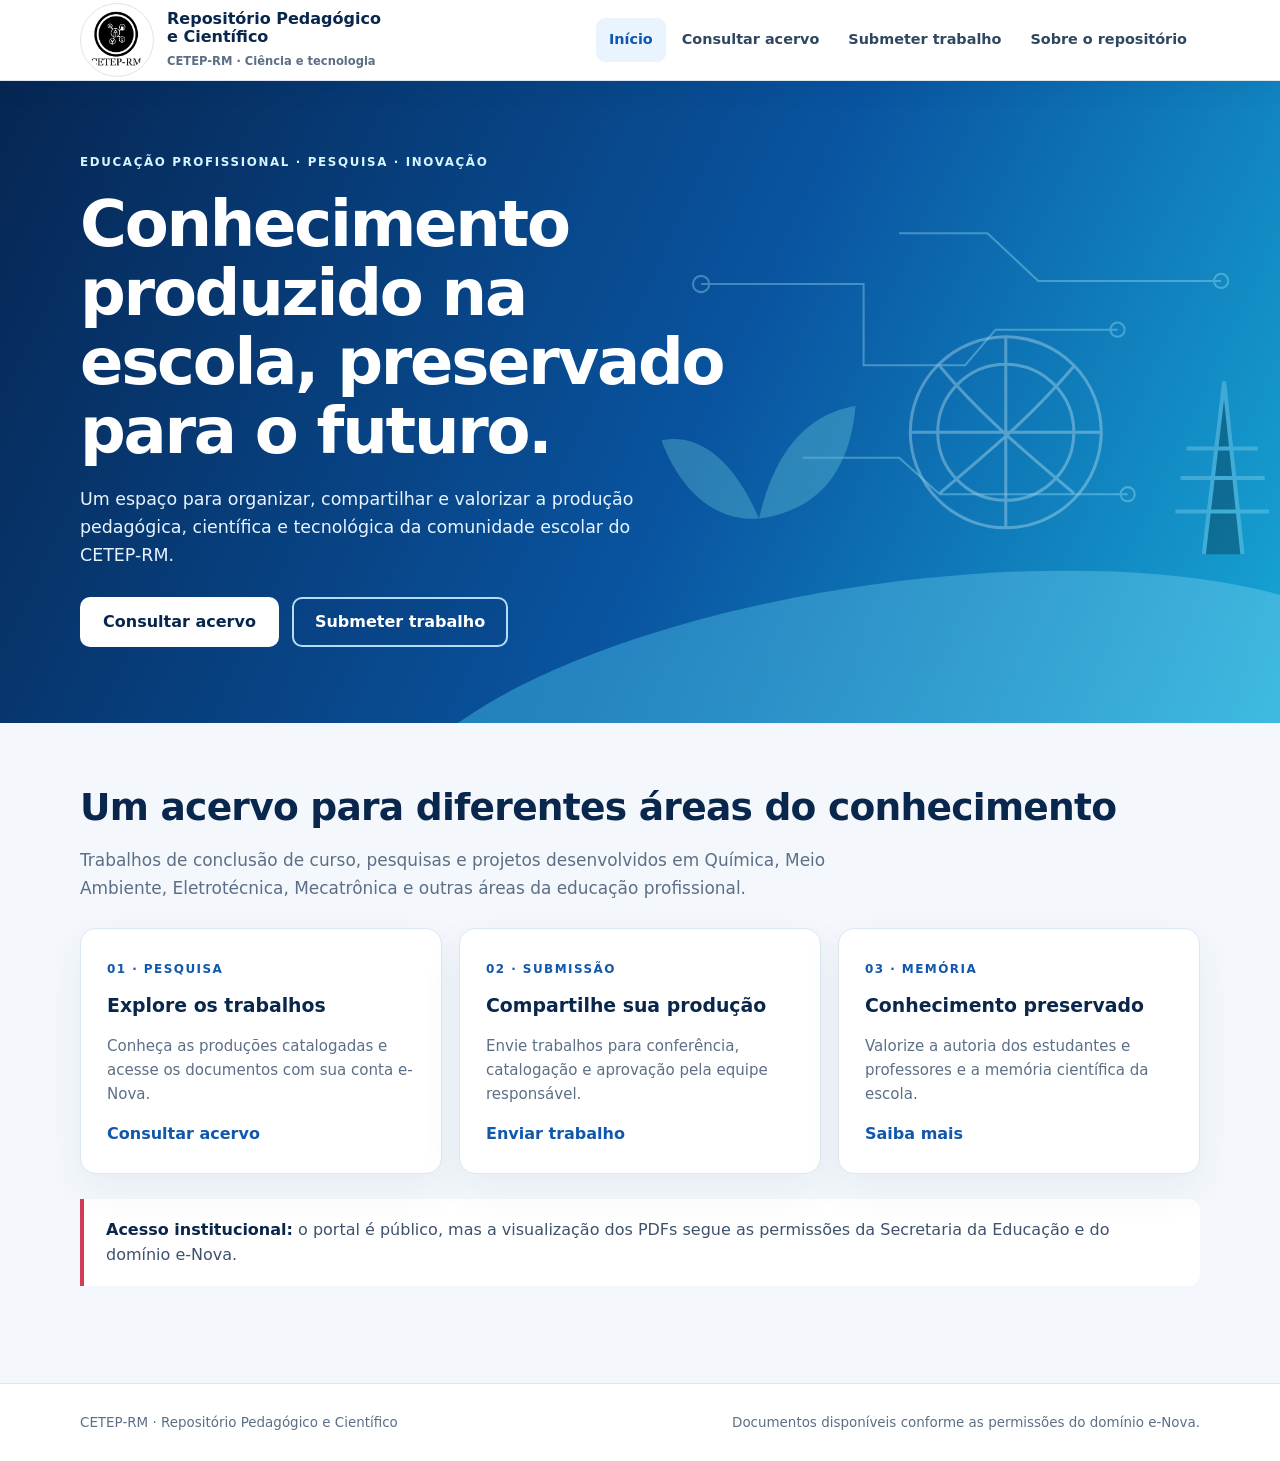
==== index.html @ 79f3fb2f "Remove literal newline characters around official logo" ====
<!doctype html><html lang="pt-BR"><head><meta charset="utf-8"><meta name="viewport" content="width=device-width,initial-scale=1"><meta name="theme-color" content="#09264d"><meta name="description" content="Portal do acervo pedagógico e científico do CETEP-RM."><title>Início | Repositório CETEP-RM</title><link rel="stylesheet" href="assets/style.css"><link rel="icon" href="assets/logo-cetep-rm-original.png" type="image/png"></head><body><a class="skip-link" href="#conteudo">Ir ao conteúdo</a>
<header class="header"><div class="container header-inner">
<a class="brand" href="index.html" aria-label="Repositório Pedagógico e Científico do CETEP-RM">
<img class="brand__logo" src="assets/logo-cetep-rm-original.png" alt="Logo oficial do CETEP-RM" width="74" height="74">
<span class="brand__text"><strong class="brand__name">Repositório Pedagógico<br>e Científico</strong><small class="brand__sub">CETEP-RM · Ciência e tecnologia</small></span></a>
<button type="button" class="menu-button" data-menu-button aria-expanded="false" aria-controls="nav-principal">Menu</button>
<nav class="nav" id="nav-principal" data-nav aria-label="Menu principal">
<a href="index.html" aria-current="page">Início</a>
<a href="consultar.html">Consultar acervo</a>
<a href="submeter.html">Submeter trabalho</a>
<a href="sobre.html">Sobre o repositório</a>
</nav></div></header><main id="conteudo"><section class="hero"><div class="hero-art" aria-hidden="true"><svg viewBox="0 0 640 420" xmlns="http://www.w3.org/2000/svg"><g fill="none" stroke="#b2efff" stroke-width="2" opacity=".53"><path d="M70 94h160v80h100l30-35h120"/><path d="M170 265h95l40 36h185"/><path d="M265 44h87l50 47h180"/><circle cx="70" cy="94" r="8"/><circle cx="480" cy="139" r="7"/><circle cx="490" cy="301" r="7"/><circle cx="582" cy="91" r="7"/></g><g opacity=".5" stroke="#e2faff" fill="none" stroke-width="3"><circle cx="370" cy="240" r="94"/><circle cx="370" cy="240" r="67"/><path d="M276 240h188M370 146v188M305 175c42 50 86 86 132 125M437 175c-42 50-86 86-132 125"/></g><g fill="#80e4e5" opacity=".45"><path d="M127 325c20-88 66-106 95-111-5 63-36 103-95 111Z"/><path d="M127 325c-31-72-70-83-96-77 21 56 58 80 96 77Z"/></g><g stroke="#c3f4ff" stroke-width="4" opacity=".4"><path d="M565 360l20-170 18 170"/><path d="M548 256h70M542 285h83M537 318h92"/></g></svg></div><div class="container"><div class="hero-content"><div class="eyebrow">Educação profissional · pesquisa · inovação</div><h1>Conhecimento produzido na escola, preservado para o futuro.</h1><p>Um espaço para organizar, compartilhar e valorizar a produção pedagógica, científica e tecnológica da comunidade escolar do CETEP-RM.</p><div class="btn-row"><a href="consultar.html" class="button button--white">Consultar acervo</a><a href="submeter.html" class="button button--outline">Submeter trabalho</a></div></div></div></section>
<section class="section"><div class="container"><h2>Um acervo para diferentes áreas do conhecimento</h2><p class="lead">Trabalhos de conclusão de curso, pesquisas e projetos desenvolvidos em Química, Meio Ambiente, Eletrotécnica, Mecatrônica e outras áreas da educação profissional.</p><div class="cards"><article class="card"><span class="ordinal">01 · PESQUISA</span><h3>Explore os trabalhos</h3><p>Conheça as produções catalogadas e acesse os documentos com sua conta e-Nova.</p><a href="consultar.html">Consultar acervo</a></article><article class="card"><span class="ordinal">02 · SUBMISSÃO</span><h3>Compartilhe sua produção</h3><p>Envie trabalhos para conferência, catalogação e aprovação pela equipe responsável.</p><a href="submeter.html">Enviar trabalho</a></article><article class="card"><span class="ordinal">03 · MEMÓRIA</span><h3>Conhecimento preservado</h3><p>Valorize a autoria dos estudantes e professores e a memória científica da escola.</p><a href="sobre.html">Saiba mais</a></article></div><div class="notice"><strong>Acesso institucional:</strong> o portal é público, mas a visualização dos PDFs segue as permissões da Secretaria da Educação e do domínio e-Nova.</div></div></section></main><footer class="footer"><div class="container footer-inner"><span>CETEP-RM · Repositório Pedagógico e Científico</span><span>Documentos disponíveis conforme as permissões do domínio e-Nova.</span></div></footer>
<script src="assets/config.js"></script><script src="assets/app.js"></script></body></html>
---- assets/style.css ----
:root{--navy:#09264d;--blue:#1158ac;--sky:#28b4e0;--ink:#13263f;--muted:#5c6f86;--line:#dce7f1;--paper:#fff;--wash:#f4f8fc;--red:#cf3e56}
*{box-sizing:border-box}html{scroll-behavior:smooth}body{margin:0;background:var(--wash);color:var(--ink);font:16px/1.6 system-ui,-apple-system,"Segoe UI",Roboto,Arial,sans-serif}
a{color:var(--blue)}img{max-width:100%;display:block}button,input{font:inherit}a:focus-visible,button:focus-visible{outline:3px solid #5cc7ff;outline-offset:3px}
.container{width:min(1120px,calc(100% - 36px));margin:auto}.skip-link{position:absolute;top:-90px;left:8px;padding:10px;background:white;z-index:40}.skip-link:focus{top:8px}
.header{background:var(--paper);border-bottom:1px solid var(--line);position:sticky;top:0;z-index:20;box-shadow:0 7px 26px rgba(8,28,56,.05)}
.header-inner{min-height:80px;display:flex;align-items:center;gap:20px;justify-content:space-between}.brand{display:flex;align-items:center;gap:13px;min-width:0;text-decoration:none}.brand__logo{width:62px;height:62px;object-fit:contain;flex-shrink:0;background:#fff}.brand__name{display:block;color:var(--navy);font-size:1rem;font-weight:800;line-height:1.15}.brand__sub{display:block;font-size:.72rem;color:var(--muted);font-weight:650;margin-top:5px}
.nav{display:flex;align-items:center;gap:3px}.nav a{text-decoration:none;color:#304761;padding:10px 13px;border-radius:9px;font-size:.9rem;font-weight:650;white-space:nowrap}.nav a[aria-current="page"],.nav a:hover{color:var(--blue);background:#eaf4ff}.menu-button{display:none;background:white;border:1px solid #cdddec;color:var(--navy);border-radius:10px;padding:9px 14px;font-weight:700;cursor:pointer}
.hero{position:relative;isolation:isolate;min-height:420px;overflow:hidden;background:linear-gradient(115deg,#062653,#0954a0 55%,#17a7d6);color:white}.hero:after{content:"";position:absolute;inset:auto -10% -210px 30%;height:350px;border-radius:50%;background:linear-gradient(90deg,#3dbfea77,#b6f5ff44);transform:rotate(-8deg);z-index:-1}.hero-art{position:absolute;inset:0 0 0 auto;width:min(55%,650px);opacity:.65;z-index:-1;overflow:hidden}.hero-art svg{height:100%;width:100%;object-fit:cover}.hero-content{padding:72px 0 76px;max-width:695px}.eyebrow{color:#d6f5ff;font-size:.74rem;letter-spacing:.14em;text-transform:uppercase;font-weight:800}.hero h1{font-size:clamp(2.25rem,5vw,4.4rem);line-height:1.08;letter-spacing:-.035em;margin:18px 0 20px}.hero p{color:#e7f4ff;font-size:1.09rem;max-width:570px;margin:0}.btn-row{display:flex;flex-wrap:wrap;gap:13px;margin-top:27px}.button{min-height:46px;padding:10px 21px;border-radius:10px;border:2px solid transparent;display:inline-flex;align-items:center;justify-content:center;gap:9px;font-weight:750;text-decoration:none;transition:transform .2s,background-color .2s}.button:hover{transform:translateY(-1px)}.button--white{background:white;color:var(--navy)}.button--outline{color:white;border-color:#b6dcf5;background:#0a418260}.button--blue{background:var(--blue);color:white}.button--blue:hover{background:#0b468b}
.section{padding:62px 0}.section h2{font-size:clamp(1.5rem,3.4vw,2.35rem);color:var(--navy);line-height:1.22;letter-spacing:-.02em;margin:0 0 14px}.lead{color:var(--muted);font-size:1.06rem;max-width:820px}.cards{display:grid;grid-template-columns:repeat(3,minmax(0,1fr));gap:17px;margin-top:26px}.card{border:1px solid var(--line);border-radius:16px;background:white;padding:26px;box-shadow:0 15px 42px #153b6410}.card .ordinal{font-size:.75rem;color:var(--blue);font-weight:850;letter-spacing:.12em}.card h3{font-size:1.18rem;line-height:1.35;color:var(--navy);margin:13px 0 9px}.card p{color:var(--muted);font-size:.94rem}.card a{font-weight:750;text-decoration:none}.card a:hover{text-decoration:underline}
.page-heading{padding:60px 0 22px}.page-heading h1{font-size:clamp(2.1rem,4.2vw,3.2rem);line-height:1.15;margin:10px 0 15px;color:var(--navy)}.panel{background:white;border:1px solid var(--line);padding:30px;border-radius:16px;box-shadow:0 14px 40px #153b6410;margin:20px 0}.panel h2{font-size:1.42rem;margin:0 0 10px;color:var(--navy)}.panel p{color:var(--muted)}.panel p strong{color:var(--ink)}.panel li{margin:8px 0}.notice{border-left:4px solid var(--red);background:#fff;padding:18px 22px;margin-top:25px;border-radius:0 12px 12px 0;color:#3e526d}.notice strong{color:var(--navy)}.subtle{font-size:.88rem;color:var(--muted)}
.footer{background:white;border-top:1px solid var(--line);padding:28px 0;margin-top:35px}.footer-inner{display:flex;justify-content:space-between;gap:18px;color:var(--muted);font-size:.84rem}
@media(max-width:850px){.menu-button{display:block}.nav{display:none;flex-direction:column;align-items:stretch;gap:4px;position:absolute;top:100%;left:0;right:0;padding:15px 20px;background:white;border-bottom:1px solid var(--line);box-shadow:0 16px 26px #092b571d}.nav.is-open{display:flex}.nav a{display:block}.cards{grid-template-columns:repeat(2,minmax(0,1fr))}.hero-art{opacity:.35;width:90%}}
@media(max-width:600px){.container{width:min(100% - 28px,1120px)}.header-inner{min-height:72px}.brand{gap:9px}.brand__logo{width:47px;height:47px}.brand__name{font-size:.82rem}.brand__sub{font-size:.66rem}.hero{min-height:0}.hero-content{padding:60px 0}.hero h1{font-size:clamp(2rem,9vw,2.85rem)}.hero-art{opacity:.2}.btn-row,.button{width:100%}.cards{grid-template-columns:1fr}.section{padding:42px 0}.page-heading{padding:40px 0 10px}.panel{padding:21px}.footer-inner{display:grid;gap:8px}}
@media(prefers-reduced-motion:reduce){html{scroll-behavior:auto}.button{transition:none}}


/* Consulta ao acervo: filtros e cartões responsivos */
.catalog-panel {margin-top:0;margin-bottom:20px}
.catalog-heading{display:flex;justify-content:space-between;align-items:flex-start;gap:15px;margin-bottom:20px}
.catalog-heading h2{margin:2px 0 0}
.catalog-eyebrow{font-size:.72rem!important;letter-spacing:.1em;color:var(--blue)!important;font-weight:800;margin:0 0 6px!important}
.catalog-total{display:inline-block;background:#e9f4ff;color:#1158ac;border:1px solid #c8e4fa;border-radius:100px;padding:8px 15px;white-space:nowrap;font-size:.8rem;font-weight:800}
.catalog-controls{display:grid;grid-template-columns:repeat(12,minmax(0,1fr));gap:15px}
.catalog-field{grid-column:span 3;min-width:0;display:flex;flex-direction:column;gap:6px}
.catalog-field--search{grid-column:span 12}
.catalog-field label{font-size:.86rem;color:#29425c;font-weight:760}
.catalog-field input,.catalog-field select{width:100%;min-height:48px;padding:10px 12px;color:var(--ink);font-size:.96rem;line-height:1.4;border:1px solid #bbd0e4;border-radius:10px;background:#fff;outline:none}
.catalog-field input:focus,.catalog-field select:focus{border-color:var(--blue);box-shadow:0 0 0 3px #c2e3ff}
.catalog-field small{color:var(--muted);font-size:.76rem}
.catalog-results-head{display:flex;align-items:center;justify-content:space-between;gap:12px;margin:20px 0 15px}
.catalog-results-head p{color:var(--muted);font-weight:750;margin:0}
.catalog-clear{border:1px solid #b8cfe4;padding:8px 15px;background:white;color:var(--blue);font-size:.88rem;font-weight:740;border-radius:9px;cursor:pointer}
.catalog-clear:hover{background:#eff7ff}
.catalog-results{display:grid;grid-template-columns:repeat(2,minmax(0,1fr));gap:18px}
.catalog-card{display:flex;flex-direction:column;padding:25px;background:#fff;border:1px solid var(--line);border-radius:16px;box-shadow:0 10px 34px #153b6411;min-width:0}
.catalog-card__heading{display:flex;gap:10px;justify-content:space-between;align-items:center}
.catalog-tag{color:#104a83;background:#e9f4ff;border:1px solid #cfebfe;font-size:.75rem;font-weight:790;border-radius:8px;padding:4px 9px;max-width:70%;overflow:hidden;text-overflow:ellipsis;white-space:nowrap}
.catalog-year{color:var(--muted);font-size:.83rem;font-weight:750}
.catalog-card__title{color:var(--navy);font-size:1.16rem;line-height:1.42;margin:19px 0 12px;overflow-wrap:anywhere}
.catalog-card__meta{display:flex;flex-wrap:wrap;gap:8px 17px;font-size:.84rem;color:#475f78}
.catalog-card__keywords{font-size:.87rem;color:var(--muted);margin:14px 0 12px;overflow-wrap:anywhere}
.catalog-card__footer{margin-top:auto;padding-top:17px;display:flex;align-items:center;justify-content:space-between;gap:13px;border-top:1px solid var(--line);flex-wrap:wrap}
.catalog-id{font-size:.7rem;color:#647a8f;overflow-wrap:anywhere}
.catalog-document{padding:9px 14px;background:var(--blue);border-radius:9px;color:white;text-decoration:none;font-weight:760;font-size:.84rem;white-space:nowrap}
.catalog-document:hover{color:white;background:#0b468b}
.catalog-no-document{font-size:.78rem;color:var(--muted)}
.catalog-empty{grid-column:1/-1;display:block;text-align:center;background:white;border:1px dashed #b1c9df;border-radius:15px;padding:35px 20px;color:var(--muted)}
.catalog-empty h2{font-size:1.2rem;color:var(--navy)}
.catalog-note{font-size:.82rem;line-height:1.6;color:#53677f;margin:22px 0;padding:15px 18px;border-left:3px solid #6fa5cc;background:#eaf3fb;border-radius:0 9px 9px 0}
.catalog-note strong{color:#173954}
@media(max-width:880px){.catalog-field{grid-column:span 6}.catalog-results{grid-template-columns:1fr}}
@media(max-width:600px){.catalog-heading{display:block}.catalog-total{margin-top:12px}.catalog-field{grid-column:span 12}.catalog-results-head{align-items:flex-start}.catalog-card{padding:21px}.catalog-card__footer{align-items:flex-start}.catalog-id{font-size:.66rem}}

/* Logo oficial: arquivo original, sem recorte ou redesenho */
.brand__logo{width:74px;height:74px;max-width:none;flex:0 0 74px;object-fit:contain;padding:4px;border:1px solid #dae5ed;border-radius:50%;background:#fff}
@media(max-width:600px){.brand__logo{width:56px;height:56px;flex-basis:56px;padding:3px}.header-inner{min-height:76px}}
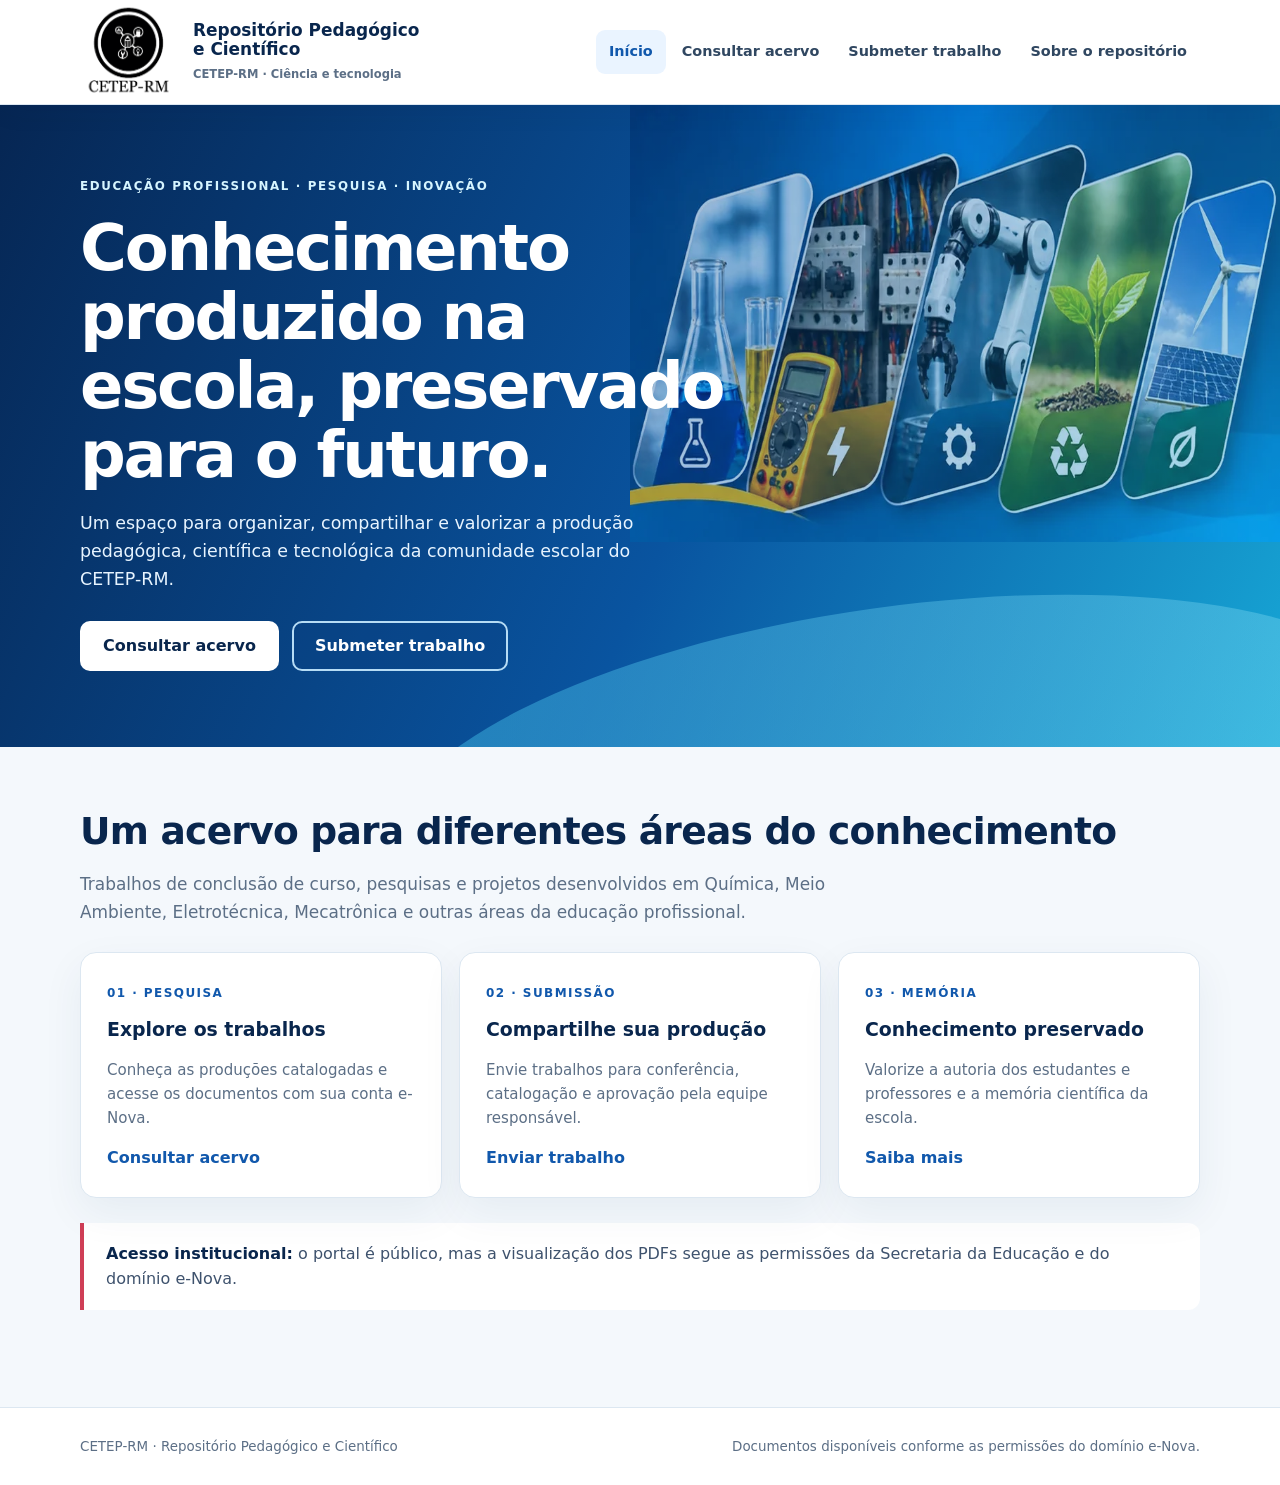
==== commit fb56523b: "Replace arbitrary hero SVG with technical course imagery for chemistry, electricity, mechatronics, e" ====
--- a/index.html
+++ b/index.html
@@ -1,4 +1,4 @@
-<!doctype html><html lang="pt-BR"><head><meta charset="utf-8"><meta name="viewport" content="width=device-width,initial-scale=1"><meta name="theme-color" content="#09264d"><meta name="description" content="Portal do acervo pedagógico e científico do CETEP-RM."><title>Início | Repositório CETEP-RM</title><link rel="stylesheet" href="assets/style.css"><link rel="icon" href="assets/logo-cetep-rm-original.png" type="image/png"></head><body><a class="skip-link" href="#conteudo">Ir ao conteúdo</a>
+<!doctype html><html lang="pt-BR"><head><meta charset="utf-8"><meta name="viewport" content="width=device-width,initial-scale=1"><meta name="theme-color" content="#09264d"><meta name="description" content="Portal do acervo pedagógico e científico do CETEP-RM."><title>Início | Repositório CETEP-RM</title><link rel="stylesheet" href="assets/style.css?v=20261115-pesquisa1"><link rel="icon" href="assets/logo-cetep-rm-original.png" type="image/png"></head><body><a class="skip-link" href="#conteudo">Ir ao conteúdo</a>
 <header class="header"><div class="container header-inner">
 <a class="brand" href="index.html" aria-label="Repositório Pedagógico e Científico do CETEP-RM">
 <img class="brand__logo" src="assets/logo-cetep-rm-original.png" alt="Logo oficial do CETEP-RM" width="74" height="74">
@@ -9,6 +9,6 @@
 <a href="consultar.html">Consultar acervo</a>
 <a href="submeter.html">Submeter trabalho</a>
 <a href="sobre.html">Sobre o repositório</a>
-</nav></div></header><main id="conteudo"><section class="hero"><div class="hero-art" aria-hidden="true"><svg viewBox="0 0 640 420" xmlns="http://www.w3.org/2000/svg"><g fill="none" stroke="#b2efff" stroke-width="2" opacity=".53"><path d="M70 94h160v80h100l30-35h120"/><path d="M170 265h95l40 36h185"/><path d="M265 44h87l50 47h180"/><circle cx="70" cy="94" r="8"/><circle cx="480" cy="139" r="7"/><circle cx="490" cy="301" r="7"/><circle cx="582" cy="91" r="7"/></g><g opacity=".5" stroke="#e2faff" fill="none" stroke-width="3"><circle cx="370" cy="240" r="94"/><circle cx="370" cy="240" r="67"/><path d="M276 240h188M370 146v188M305 175c42 50 86 86 132 125M437 175c-42 50-86 86-132 125"/></g><g fill="#80e4e5" opacity=".45"><path d="M127 325c20-88 66-106 95-111-5 63-36 103-95 111Z"/><path d="M127 325c-31-72-70-83-96-77 21 56 58 80 96 77Z"/></g><g stroke="#c3f4ff" stroke-width="4" opacity=".4"><path d="M565 360l20-170 18 170"/><path d="M548 256h70M542 285h83M537 318h92"/></g></svg></div><div class="container"><div class="hero-content"><div class="eyebrow">Educação profissional · pesquisa · inovação</div><h1>Conhecimento produzido na escola, preservado para o futuro.</h1><p>Um espaço para organizar, compartilhar e valorizar a produção pedagógica, científica e tecnológica da comunidade escolar do CETEP-RM.</p><div class="btn-row"><a href="consultar.html" class="button button--white">Consultar acervo</a><a href="submeter.html" class="button button--outline">Submeter trabalho</a></div></div></div></section>
+</nav></div></header><main id="conteudo"><section class="hero"><div class="hero-art" aria-hidden="true"><img src="assets/cetep_hero_cursos.webp" alt="" width="924" height="437" loading="eager" decoding="async"></div><div class="container"><div class="hero-content"><div class="eyebrow">Educação profissional · pesquisa · inovação</div><h1>Conhecimento produzido na escola, preservado para o futuro.</h1><p>Um espaço para organizar, compartilhar e valorizar a produção pedagógica, científica e tecnológica da comunidade escolar do CETEP-RM.</p><div class="btn-row"><a href="consultar.html" class="button button--white">Consultar acervo</a><a href="submeter.html" class="button button--outline">Submeter trabalho</a></div></div></div></section>
 <section class="section"><div class="container"><h2>Um acervo para diferentes áreas do conhecimento</h2><p class="lead">Trabalhos de conclusão de curso, pesquisas e projetos desenvolvidos em Química, Meio Ambiente, Eletrotécnica, Mecatrônica e outras áreas da educação profissional.</p><div class="cards"><article class="card"><span class="ordinal">01 · PESQUISA</span><h3>Explore os trabalhos</h3><p>Conheça as produções catalogadas e acesse os documentos com sua conta e-Nova.</p><a href="consultar.html">Consultar acervo</a></article><article class="card"><span class="ordinal">02 · SUBMISSÃO</span><h3>Compartilhe sua produção</h3><p>Envie trabalhos para conferência, catalogação e aprovação pela equipe responsável.</p><a href="submeter.html">Enviar trabalho</a></article><article class="card"><span class="ordinal">03 · MEMÓRIA</span><h3>Conhecimento preservado</h3><p>Valorize a autoria dos estudantes e professores e a memória científica da escola.</p><a href="sobre.html">Saiba mais</a></article></div><div class="notice"><strong>Acesso institucional:</strong> o portal é público, mas a visualização dos PDFs segue as permissões da Secretaria da Educação e do domínio e-Nova.</div></div></section></main><footer class="footer"><div class="container footer-inner"><span>CETEP-RM · Repositório Pedagógico e Científico</span><span>Documentos disponíveis conforme as permissões do domínio e-Nova.</span></div></footer>
 <script src="assets/config.js"></script><script src="assets/app.js"></script></body></html>
--- a/assets/style.css
+++ b/assets/style.css
@@ -54,3 +54,122 @@
 /* Logo oficial: arquivo original, sem recorte ou redesenho */
 .brand__logo{width:74px;height:74px;max-width:none;flex:0 0 74px;object-fit:contain;padding:4px;border:1px solid #dae5ed;border-radius:50%;background:#fff}
 @media(max-width:600px){.brand__logo{width:56px;height:56px;flex-basis:56px;padding:3px}.header-inner{min-height:76px}}
+
+/* Ajuste de legibilidade da marca oficial sem alterar o PNG original. */
+.header-inner{min-height:104px}
+.brand__logo{width:100px;height:100px;flex:0 0 100px;border:0;border-radius:0;padding:0;object-fit:contain;background:transparent}
+.brand__name{font-size:1.06rem}
+@media(max-width:600px){
+  .header-inner{min-height:79px}
+  .brand__logo{width:74px;height:74px;flex:0 0 74px;padding:0}
+  .brand__name{font-size:.88rem}
+  .brand__sub{font-size:.65rem}
+}
+
+
+/* Etapa 1 — formulário institucional em GitHub Pages */
+.submission-container{max-width:990px}
+.submission-intro{margin-bottom:20px}
+.submission-steps{display:flex;gap:12px;flex-wrap:wrap;margin-bottom:20px;color:var(--muted);font-size:.84rem;font-weight:700}
+.submission-steps span{display:inline-flex;align-items:center;gap:7px}
+.submission-steps b{display:inline-flex;width:25px;height:25px;border-radius:50%;background:#e2f0ff;color:var(--blue);align-items:center;justify-content:center}
+.submission-notice{background:#fff9e8;border:1px solid #efdda2;border-radius:12px;padding:15px 19px;color:#72531a;font-size:.91rem}
+.submission-notice a{font-weight:750}
+.submission-notice--ready{background:#eaf6f0;border-color:#b6dfd0;color:#2c624f}
+.submission-section{background:#fff;border:1px solid var(--line);border-radius:17px;box-shadow:0 11px 36px #153b6410;padding:30px 33px;margin:18px 0}
+.submission-section-head{display:flex;align-items:flex-start;gap:17px;margin-bottom:26px}
+.submission-section-head h2{font-size:1.42rem;color:var(--navy);line-height:1.26;margin:0 0 5px}
+.submission-section-head p{font-size:.92rem;color:var(--muted);margin:0}
+.submission-number{width:43px;height:43px;flex:0 0 43px;border-radius:12px;display:grid;place-items:center;font-weight:850;font-size:.84rem;background:#eaf3ff;color:var(--blue)}
+.submission-grid{display:grid;grid-template-columns:repeat(2,minmax(0,1fr));gap:18px 20px}
+.submission-field{display:flex;flex-direction:column;min-width:0;gap:7px}
+.submission-field--full{grid-column:1/-1}
+.submission-field label,.submission-upload label{display:block;font-size:.91rem;font-weight:750;color:#294259}
+.submission-field label span[aria-hidden],.submission-upload label span[aria-hidden]{color:var(--red)}
+.submission-field input,.submission-field select,.submission-field textarea{width:100%;border:1px solid #bdcedf;background:#fff;border-radius:10px;padding:11px 13px;line-height:1.5;font:inherit;color:var(--ink);min-height:46px;transition:border-color .16s,box-shadow .16s}
+.submission-field textarea{resize:vertical}
+.submission-field input:focus,.submission-field textarea:focus,.submission-field select:focus,.submission-upload input:focus{outline:none;border-color:#1267bd;box-shadow:0 0 0 3px #dceeff}
+.submission-field input::placeholder,.submission-field textarea::placeholder{color:#8393a5}
+.submission-field small{font-size:.76rem;color:var(--muted)}
+.submission-field .optional{color:#708397;font-size:.75rem;font-weight:500}
+.submission-upload{border:2px dashed #b6d4ed;background:#f5faff;border-radius:12px;padding:22px}
+.submission-upload input{display:block;width:100%;margin:10px 0;padding:7px;border:1px solid #d3e4f5;background:white;border-radius:8px;max-width:100%}
+.submission-upload p{margin:7px 0 0}
+.submission-file-info{font-size:.84rem;font-weight:680;color:#31587b}
+.submission-file-info--bad{color:#b3263c}
+.submission-consent{display:flex;gap:14px;align-items:flex-start;margin:22px 0 14px;font-size:.9rem;color:#425e76;line-height:1.7}
+.submission-consent input{width:21px;height:21px;flex:0 0 21px;accent-color:var(--blue);margin:2px 0 0}
+.submission-status{font-size:.9rem;background:#eff5fc;color:#31587b;border-radius:9px;padding:11px 14px;margin:16px 0}
+.submission-actions{display:flex;align-items:center;gap:18px;flex-wrap:wrap}
+.submission-actions button{cursor:pointer;min-width:210px}
+.submission-actions button:disabled{background:#9baebe;color:#fff;cursor:not-allowed;transform:none}
+.submission-actions .subtle{margin:0;flex:1}
+.submission-bottom{font-size:.88rem;margin:18px 0 35px;padding:14px 18px;border-left:3px solid #8ebadf;background:#eaf3fc;border-radius:0 9px 9px 0;color:#41617e}
+@media(max-width:680px){
+ .submission-section{padding:22px 18px;margin:13px 0;border-radius:14px}
+ .submission-section-head{gap:11px;margin-bottom:20px}
+ .submission-section-head h2{font-size:1.2rem}
+ .submission-number{width:36px;height:36px;flex-basis:36px}
+ .submission-grid{grid-template-columns:1fr;gap:17px}
+ .submission-field{grid-column:1/-1}
+ .submission-upload{padding:15px}
+ .submission-actions button{width:100%}
+ .submission-actions .subtle{width:100%}
+ .submission-steps{font-size:.75rem;gap:7px 10px}
+}
+
+
+/* Assistente de preenchimento — PDF e análise de metadados */
+.submission-assistant{background:linear-gradient(130deg,#ecf6ff,#fff 68%);border:1px solid #b9d9f1;border-radius:18px;padding:30px 33px;margin:8px 0 24px;box-shadow:0 12px 36px #163a5a0b}
+.submission-assistant__top h2{color:var(--navy);font-size:clamp(1.5rem,3vw,2rem);line-height:1.2;margin:6px 0 10px}
+.submission-assistant__top p{color:var(--muted);font-size:.99rem;max-width:790px;margin:0 0 23px}
+.submission-assistant__label{color:var(--blue);font-size:.72rem;font-weight:850;letter-spacing:.11em}
+.submission-assistant__actions{display:flex;flex-wrap:wrap;gap:12px;align-items:center;margin-top:19px}
+.submission-assistant__actions button{cursor:pointer}
+.submission-assistant__actions button:disabled{color:#7d91a2;border-color:#d0dce5;background:#e3eaf0;cursor:not-allowed;transform:none}
+.submission-assistant__ai{background:#fff;border:1px solid #6394c5;color:#17538e}
+.submission-assistant__ai:hover{background:#eaf5ff}
+.submission-assistant__status{background:#fff;border:1px solid #dae7f3;border-radius:9px;padding:12px 15px;color:#32546f;font-size:.88rem;margin:16px 0 0}
+.submission-consent--ia{background:#fff;border-radius:12px;padding:16px;outline:1px solid #d3e1ee}
+.submission-suggestions{margin-top:21px;border-top:1px solid #cbdfea;padding-top:20px}
+.submission-suggestions h3{color:var(--navy);font-size:1.16rem;margin:0 0 6px}
+.submission-suggestions__list{display:grid;grid-template-columns:repeat(2,minmax(0,1fr));gap:10px;margin:17px 0}
+.submission-suggestion{display:flex;align-items:flex-start;gap:10px;border-radius:10px;border:1px solid #d7e5f1;padding:13px;background:white;cursor:pointer;min-width:0}
+.submission-suggestion:has(input:checked){border-color:#8bb5dc;background:#f1f8ff}
+.submission-suggestion input{accent-color:var(--blue);width:17px;height:17px;margin:4px 0 0;flex:0 0 17px}
+.submission-suggestion span{display:grid;gap:4px;min-width:0}
+.submission-suggestion strong{font-size:.84rem;color:#1d405e}
+.submission-suggestion small{font-size:.82rem;color:#61738a;overflow-wrap:anywhere;line-height:1.5;max-height:95px;overflow:hidden}
+@media(max-width:720px){.submission-assistant{padding:23px 18px;border-radius:13px}.submission-suggestions__list{grid-template-columns:1fr}.submission-assistant__actions button{width:100%}}
+
+/* O atributo hidden precisa prevalecer sobre regras visuais de botões e labels. */
+[hidden]{display:none!important}
+
+
+/* Acervo: consulta deliberada, cartões compactos e 3 colunas no desktop. */
+.catalog-panel{padding:23px 25px}
+.catalog-controls{gap:12px}
+.catalog-field input,.catalog-field select{min-height:43px;font-size:.89rem}
+.catalog-heading{margin-bottom:15px}
+.catalog-heading h2{font-size:1.27rem}
+.catalog-actions{display:flex;align-items:center;gap:13px;margin-top:19px;flex-wrap:wrap}
+.catalog-search-button{min-width:158px;min-height:43px;padding:8px 20px}
+.catalog-results{grid-template-columns:repeat(3,minmax(0,1fr));gap:13px}
+.catalog-card{padding:18px;border-radius:13px;box-shadow:0 6px 20px #153b6410}
+.catalog-card__title{font-size:.99rem;line-height:1.35;margin:13px 0 10px}
+.catalog-card__meta{font-size:.78rem;gap:5px 10px}
+.catalog-card__keywords{font-size:.78rem;line-height:1.45;margin:9px 0 12px}
+.catalog-card__footer{padding-top:12px;gap:8px}
+.catalog-id{font-size:.65rem}
+.catalog-document{padding:7px 11px;font-size:.78rem}
+.catalog-tag{font-size:.69rem;padding:3px 8px}
+.catalog-year{font-size:.76rem}
+.catalog-results-head{margin:15px 0 12px}
+.catalog-results-head p{font-size:.88rem}
+@media(max-width:1050px){.catalog-results{grid-template-columns:repeat(2,minmax(0,1fr))}}
+@media(max-width:700px){
+  .catalog-results{grid-template-columns:1fr}
+  .catalog-panel{padding:20px 17px}
+  .catalog-search-button{width:100%}
+  .catalog-actions .subtle{font-size:.77rem}
+}
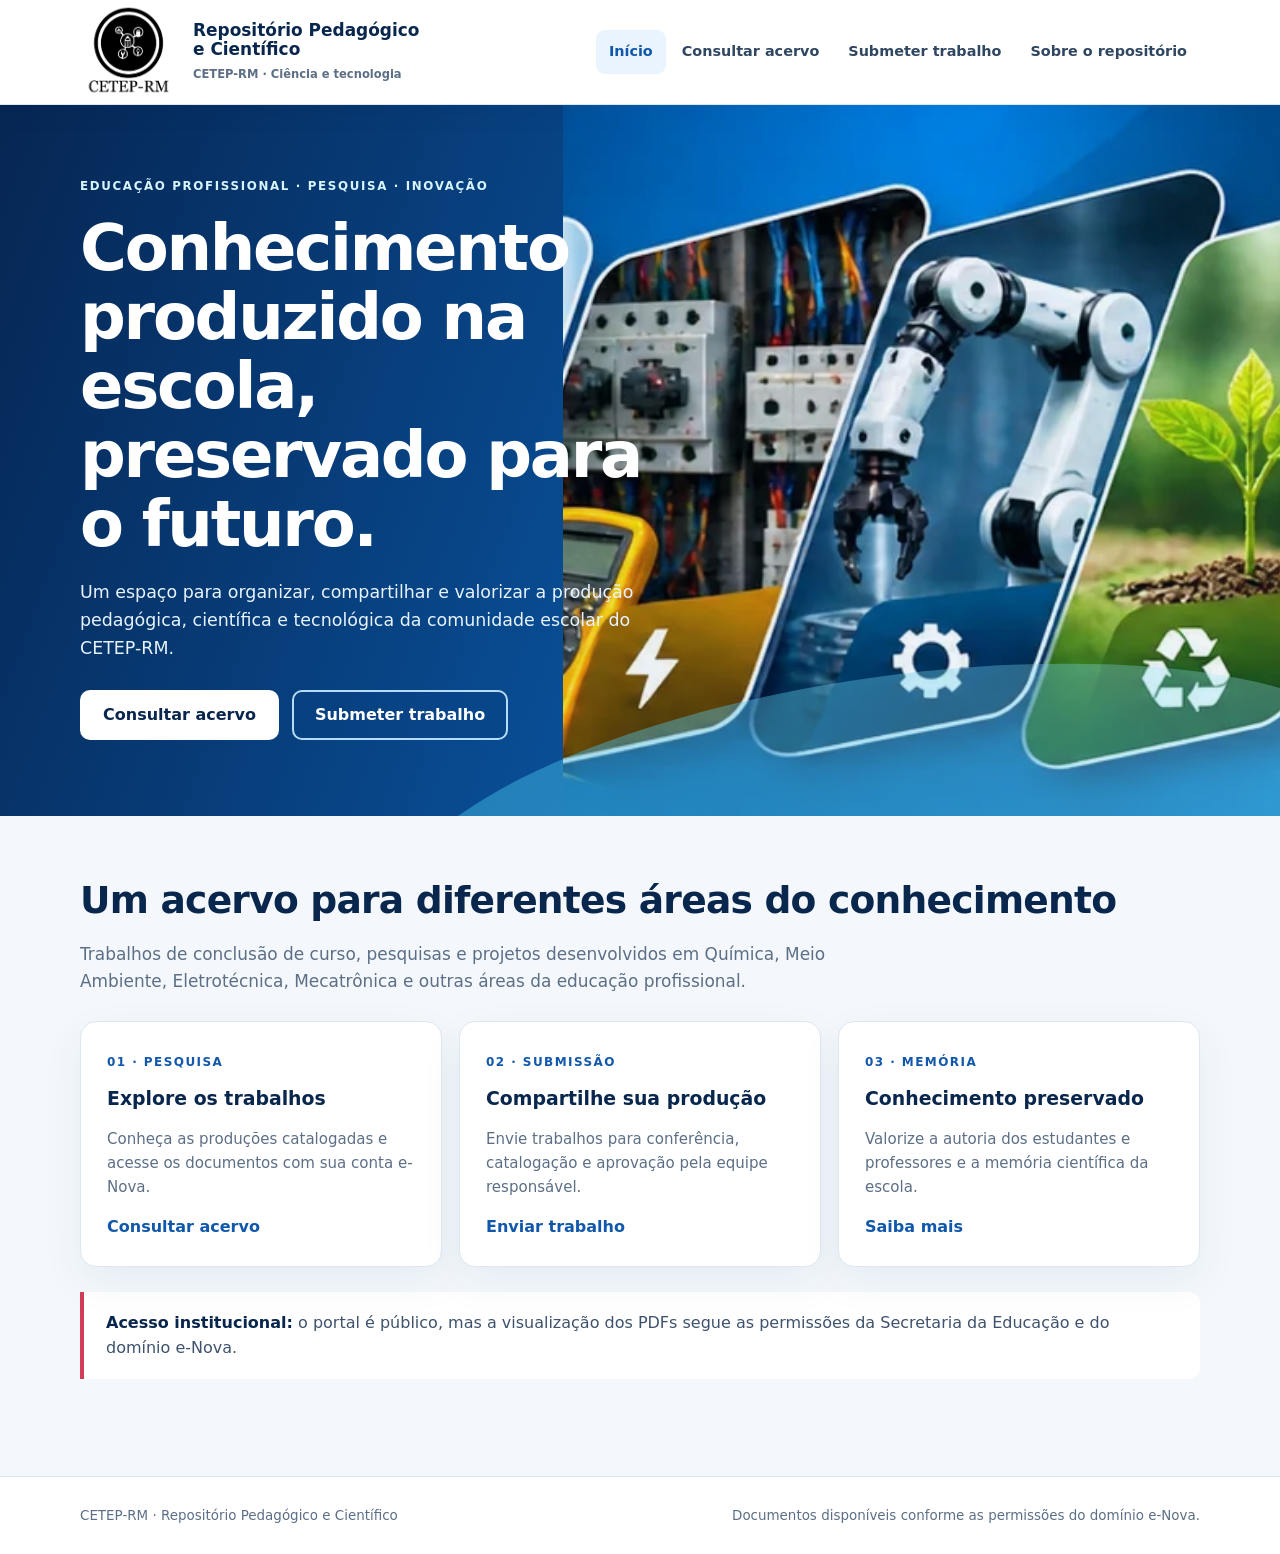
==== commit e0e21cf3: "Refresh cached layout and search/PDF scripts after CETEP-RM usability updates" ====
--- a/index.html
+++ b/index.html
@@ -1,4 +1,4 @@
-<!doctype html><html lang="pt-BR"><head><meta charset="utf-8"><meta name="viewport" content="width=device-width,initial-scale=1"><meta name="theme-color" content="#09264d"><meta name="description" content="Portal do acervo pedagógico e científico do CETEP-RM."><title>Início | Repositório CETEP-RM</title><link rel="stylesheet" href="assets/style.css?v=20261115-pesquisa1"><link rel="icon" href="assets/logo-cetep-rm-original.png" type="image/png"></head><body><a class="skip-link" href="#conteudo">Ir ao conteúdo</a>
+<!doctype html><html lang="pt-BR"><head><meta charset="utf-8"><meta name="viewport" content="width=device-width,initial-scale=1"><meta name="theme-color" content="#09264d"><meta name="description" content="Portal do acervo pedagógico e científico do CETEP-RM."><title>Início | Repositório CETEP-RM</title><link rel="stylesheet" href="assets/style.css?v=20261115-site2"><link rel="icon" href="assets/logo-cetep-rm-original.png" type="image/png"></head><body><a class="skip-link" href="#conteudo">Ir ao conteúdo</a>
 <header class="header"><div class="container header-inner">
 <a class="brand" href="index.html" aria-label="Repositório Pedagógico e Científico do CETEP-RM">
 <img class="brand__logo" src="assets/logo-cetep-rm-original.png" alt="Logo oficial do CETEP-RM" width="74" height="74">
--- a/assets/style.css
+++ b/assets/style.css
@@ -173,3 +173,13 @@
   .catalog-search-button{width:100%}
   .catalog-actions .subtle{font-size:.77rem}
 }
+
+
+/* Banner institucional com cursos técnicos representados visualmente. */
+.hero-art{width:min(56%,880px);opacity:.94;inset:0 0 0 auto;pointer-events:none}
+.hero-art img{width:100%;height:100%;object-fit:cover;object-position:center;display:block}
+.hero-content{position:relative;z-index:1;max-width:610px}
+.hero{background:linear-gradient(110deg,#062653,#0954a0 60%,#117eb7)}
+.submission-assistant__method{font-size:.82rem;font-weight:650;color:#18476d;background:#e8f3fd;border:1px solid #c9e2f6;border-radius:9px;padding:11px 13px;margin:16px 0 8px}
+@media(max-width:980px){.hero-art{width:68%;opacity:.35}.hero-content{max-width:640px}}
+@media(max-width:600px){.hero-art{width:100%;opacity:.15}.hero-content{max-width:100%}}
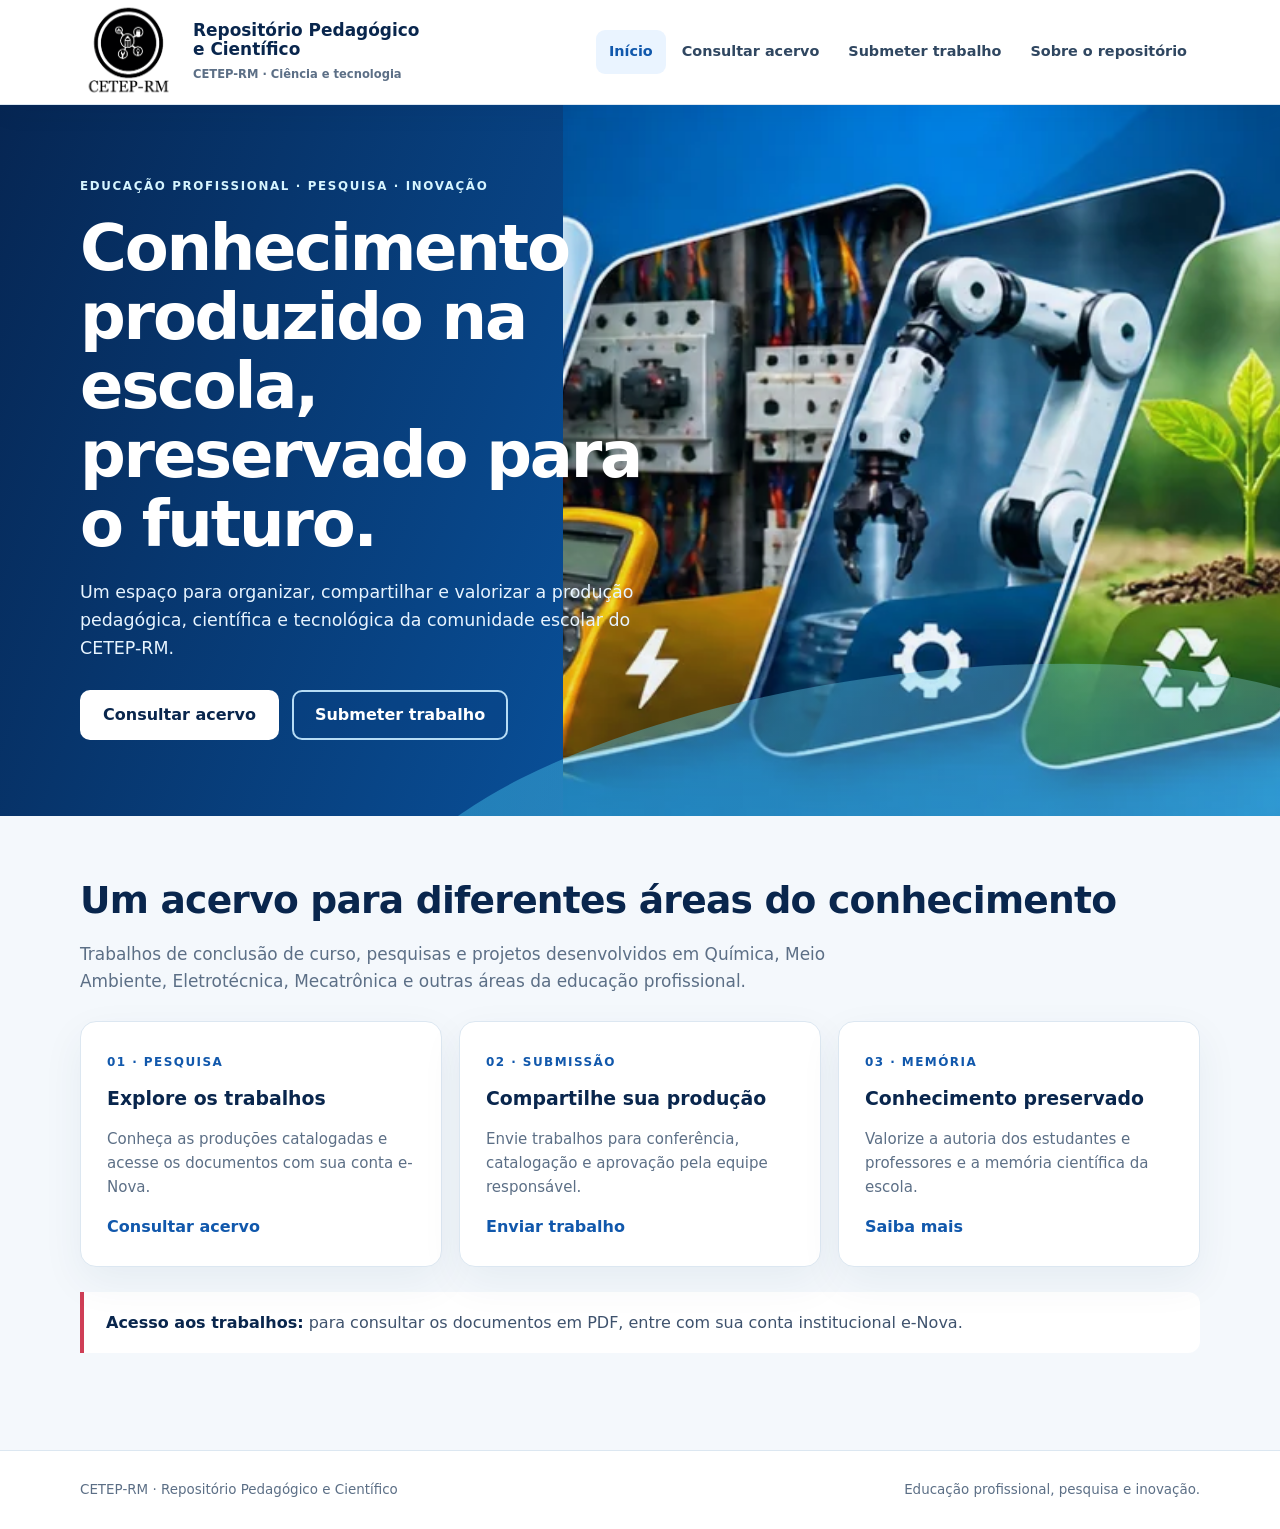
==== commit ff780f04: "Use visitor-facing language and simplify CETEP-RM search page" ====
--- a/index.html
+++ b/index.html
@@ -10,5 +10,5 @@
 <a href="submeter.html">Submeter trabalho</a>
 <a href="sobre.html">Sobre o repositório</a>
 </nav></div></header><main id="conteudo"><section class="hero"><div class="hero-art" aria-hidden="true"><img src="assets/cetep_hero_cursos.webp" alt="" width="924" height="437" loading="eager" decoding="async"></div><div class="container"><div class="hero-content"><div class="eyebrow">Educação profissional · pesquisa · inovação</div><h1>Conhecimento produzido na escola, preservado para o futuro.</h1><p>Um espaço para organizar, compartilhar e valorizar a produção pedagógica, científica e tecnológica da comunidade escolar do CETEP-RM.</p><div class="btn-row"><a href="consultar.html" class="button button--white">Consultar acervo</a><a href="submeter.html" class="button button--outline">Submeter trabalho</a></div></div></div></section>
-<section class="section"><div class="container"><h2>Um acervo para diferentes áreas do conhecimento</h2><p class="lead">Trabalhos de conclusão de curso, pesquisas e projetos desenvolvidos em Química, Meio Ambiente, Eletrotécnica, Mecatrônica e outras áreas da educação profissional.</p><div class="cards"><article class="card"><span class="ordinal">01 · PESQUISA</span><h3>Explore os trabalhos</h3><p>Conheça as produções catalogadas e acesse os documentos com sua conta e-Nova.</p><a href="consultar.html">Consultar acervo</a></article><article class="card"><span class="ordinal">02 · SUBMISSÃO</span><h3>Compartilhe sua produção</h3><p>Envie trabalhos para conferência, catalogação e aprovação pela equipe responsável.</p><a href="submeter.html">Enviar trabalho</a></article><article class="card"><span class="ordinal">03 · MEMÓRIA</span><h3>Conhecimento preservado</h3><p>Valorize a autoria dos estudantes e professores e a memória científica da escola.</p><a href="sobre.html">Saiba mais</a></article></div><div class="notice"><strong>Acesso institucional:</strong> o portal é público, mas a visualização dos PDFs segue as permissões da Secretaria da Educação e do domínio e-Nova.</div></div></section></main><footer class="footer"><div class="container footer-inner"><span>CETEP-RM · Repositório Pedagógico e Científico</span><span>Documentos disponíveis conforme as permissões do domínio e-Nova.</span></div></footer>
+<section class="section"><div class="container"><h2>Um acervo para diferentes áreas do conhecimento</h2><p class="lead">Trabalhos de conclusão de curso, pesquisas e projetos desenvolvidos em Química, Meio Ambiente, Eletrotécnica, Mecatrônica e outras áreas da educação profissional.</p><div class="cards"><article class="card"><span class="ordinal">01 · PESQUISA</span><h3>Explore os trabalhos</h3><p>Conheça as produções catalogadas e acesse os documentos com sua conta e-Nova.</p><a href="consultar.html">Consultar acervo</a></article><article class="card"><span class="ordinal">02 · SUBMISSÃO</span><h3>Compartilhe sua produção</h3><p>Envie trabalhos para conferência, catalogação e aprovação pela equipe responsável.</p><a href="submeter.html">Enviar trabalho</a></article><article class="card"><span class="ordinal">03 · MEMÓRIA</span><h3>Conhecimento preservado</h3><p>Valorize a autoria dos estudantes e professores e a memória científica da escola.</p><a href="sobre.html">Saiba mais</a></article></div><div class="notice"><strong>Acesso aos trabalhos:</strong> para consultar os documentos em PDF, entre com sua conta institucional e-Nova.</div></div></section></main><footer class="footer"><div class="container footer-inner"><span>CETEP-RM · Repositório Pedagógico e Científico</span><span>Educação profissional, pesquisa e inovação.</span></div></footer>
 <script src="assets/config.js"></script><script src="assets/app.js"></script></body></html>
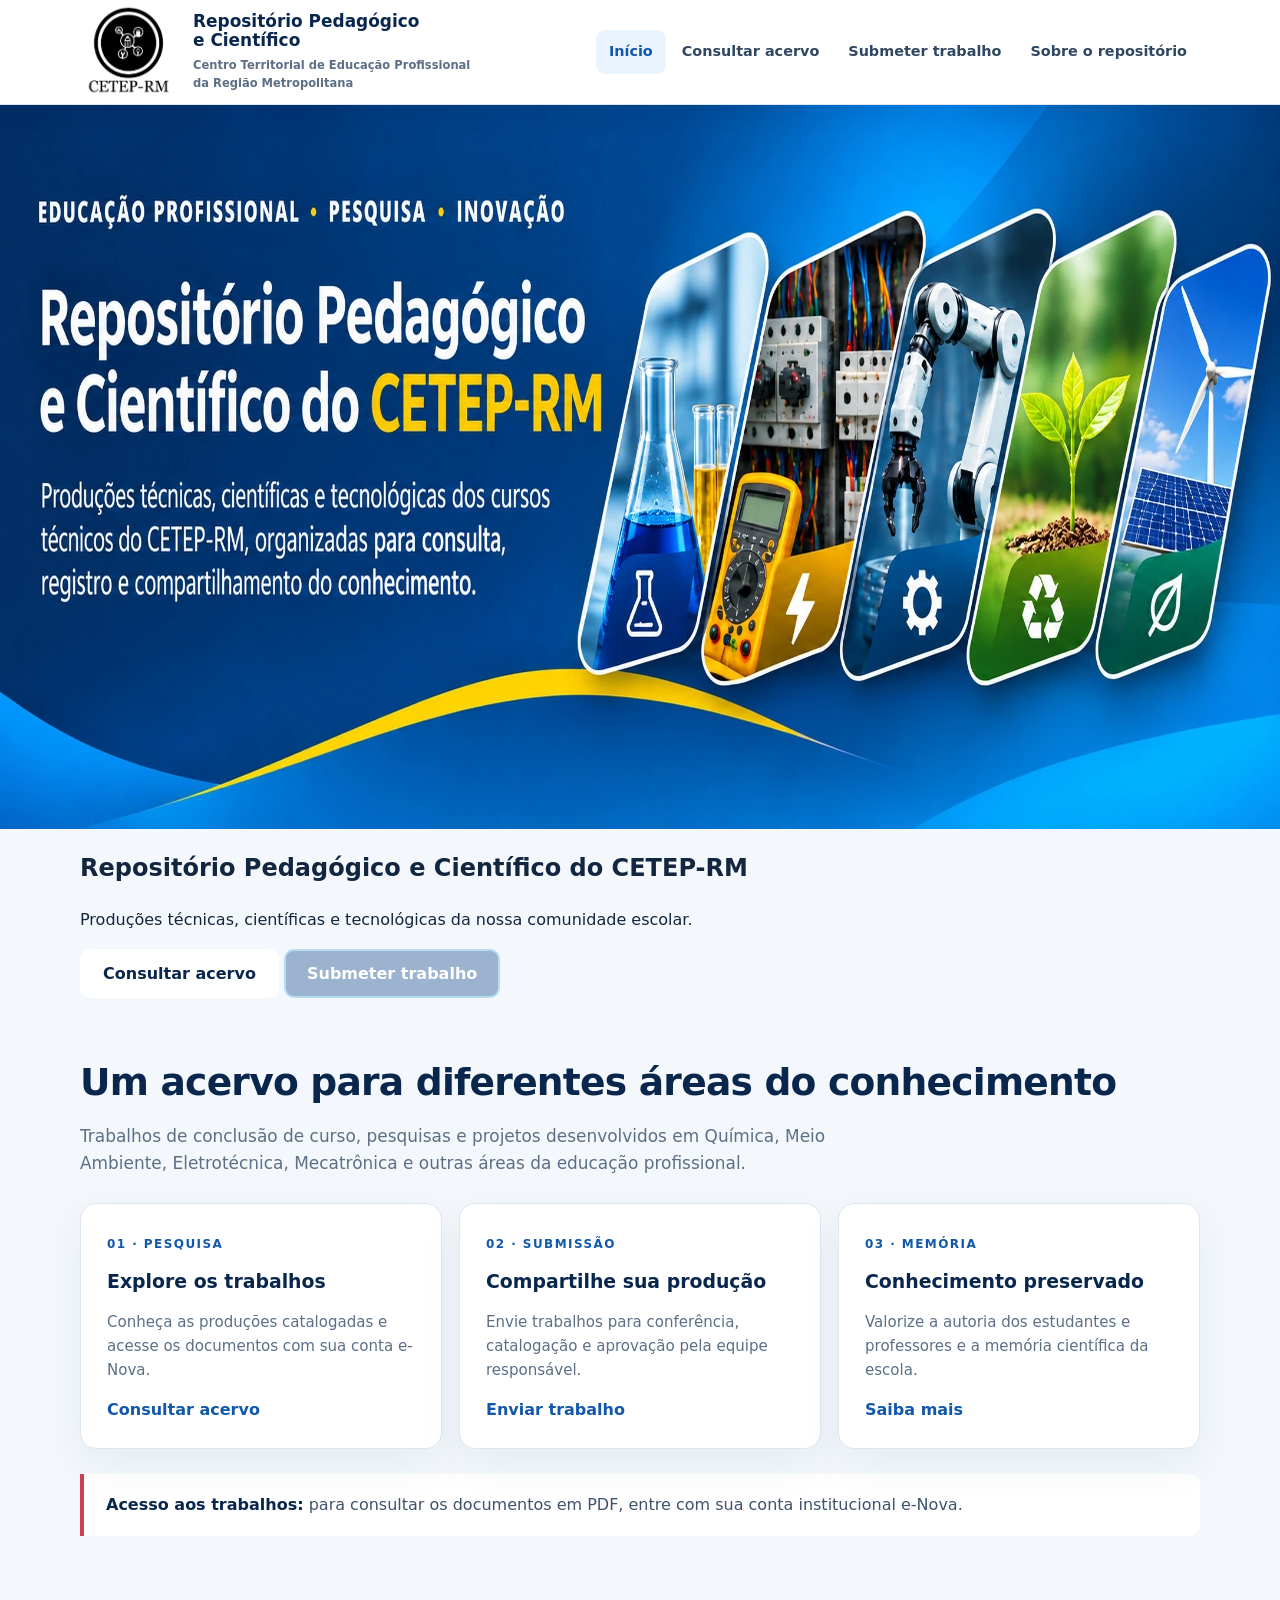
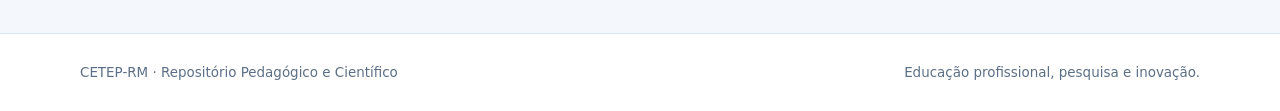
==== commit 1d448580: "Show original CETEP-RM school name and full approved panoramic home banner" ====
--- a/index.html
+++ b/index.html
@@ -1,14 +1,28 @@
-<!doctype html><html lang="pt-BR"><head><meta charset="utf-8"><meta name="viewport" content="width=device-width,initial-scale=1"><meta name="theme-color" content="#09264d"><meta name="description" content="Portal do acervo pedagógico e científico do CETEP-RM."><title>Início | Repositório CETEP-RM</title><link rel="stylesheet" href="assets/style.css?v=20261115-site2"><link rel="icon" href="assets/logo-cetep-rm-original.png" type="image/png"></head><body><a class="skip-link" href="#conteudo">Ir ao conteúdo</a>
+<!doctype html><html lang="pt-BR"><head><meta charset="utf-8"><meta name="viewport" content="width=device-width,initial-scale=1"><meta name="theme-color" content="#09264d"><meta name="description" content="Portal do acervo pedagógico e científico do CETEP-RM."><title>Início | Repositório CETEP-RM</title><link rel="stylesheet" href="assets/style.css?v=20261115-banner-final3"><link rel="icon" href="assets/logo-cetep-rm-original.png" type="image/png"></head><body><a class="skip-link" href="#conteudo">Ir ao conteúdo</a>
 <header class="header"><div class="container header-inner">
 <a class="brand" href="index.html" aria-label="Repositório Pedagógico e Científico do CETEP-RM">
 <img class="brand__logo" src="assets/logo-cetep-rm-original.png" alt="Logo oficial do CETEP-RM" width="74" height="74">
-<span class="brand__text"><strong class="brand__name">Repositório Pedagógico<br>e Científico</strong><small class="brand__sub">CETEP-RM · Ciência e tecnologia</small></span></a>
+<span class="brand__text"><strong class="brand__name">Repositório Pedagógico<br>e Científico</strong><small class="brand__sub">Centro Territorial de Educação Profissional<br>da Região Metropolitana</small></span></a>
 <button type="button" class="menu-button" data-menu-button aria-expanded="false" aria-controls="nav-principal">Menu</button>
 <nav class="nav" id="nav-principal" data-nav aria-label="Menu principal">
 <a href="index.html" aria-current="page">Início</a>
 <a href="consultar.html">Consultar acervo</a>
 <a href="submeter.html">Submeter trabalho</a>
 <a href="sobre.html">Sobre o repositório</a>
-</nav></div></header><main id="conteudo"><section class="hero"><div class="hero-art" aria-hidden="true"><img src="assets/cetep_hero_cursos.webp" alt="" width="924" height="437" loading="eager" decoding="async"></div><div class="container"><div class="hero-content"><div class="eyebrow">Educação profissional · pesquisa · inovação</div><h1>Conhecimento produzido na escola, preservado para o futuro.</h1><p>Um espaço para organizar, compartilhar e valorizar a produção pedagógica, científica e tecnológica da comunidade escolar do CETEP-RM.</p><div class="btn-row"><a href="consultar.html" class="button button--white">Consultar acervo</a><a href="submeter.html" class="button button--outline">Submeter trabalho</a></div></div></div></section>
+</nav></div></header><main id="conteudo"><section class="hero-banner" aria-labelledby="titulo-repositorio">
+<img class="hero-banner__image" src="assets/banner-repositorio-cetep-rm.webp" alt="Representação das áreas de Química, Eletrotécnica, Mecatrônica, Meio Ambiente e energias renováveis" width="2172" height="724" loading="eager" fetchpriority="high" decoding="async">
+<div class="hero-banner__actions">
+  <div class="container hero-banner__actions-inner">
+    <div class="hero-banner__mobile-copy">
+      <h1 id="titulo-repositorio">Repositório Pedagógico e Científico do CETEP-RM</h1>
+      <p>Produções técnicas, científicas e tecnológicas da nossa comunidade escolar.</p>
+    </div>
+    <div class="hero-banner__buttons">
+      <a href="consultar.html" class="button button--white">Consultar acervo</a>
+      <a href="submeter.html" class="button button--outline">Submeter trabalho</a>
+    </div>
+  </div>
+</div>
+</section>
 <section class="section"><div class="container"><h2>Um acervo para diferentes áreas do conhecimento</h2><p class="lead">Trabalhos de conclusão de curso, pesquisas e projetos desenvolvidos em Química, Meio Ambiente, Eletrotécnica, Mecatrônica e outras áreas da educação profissional.</p><div class="cards"><article class="card"><span class="ordinal">01 · PESQUISA</span><h3>Explore os trabalhos</h3><p>Conheça as produções catalogadas e acesse os documentos com sua conta e-Nova.</p><a href="consultar.html">Consultar acervo</a></article><article class="card"><span class="ordinal">02 · SUBMISSÃO</span><h3>Compartilhe sua produção</h3><p>Envie trabalhos para conferência, catalogação e aprovação pela equipe responsável.</p><a href="submeter.html">Enviar trabalho</a></article><article class="card"><span class="ordinal">03 · MEMÓRIA</span><h3>Conhecimento preservado</h3><p>Valorize a autoria dos estudantes e professores e a memória científica da escola.</p><a href="sobre.html">Saiba mais</a></article></div><div class="notice"><strong>Acesso aos trabalhos:</strong> para consultar os documentos em PDF, entre com sua conta institucional e-Nova.</div></div></section></main><footer class="footer"><div class="container footer-inner"><span>CETEP-RM · Repositório Pedagógico e Científico</span><span>Educação profissional, pesquisa e inovação.</span></div></footer>
 <script src="assets/config.js"></script><script src="assets/app.js"></script></body></html>
--- a/assets/style.css
+++ b/assets/style.css
@@ -183,3 +183,12 @@
 .submission-assistant__method{font-size:.82rem;font-weight:650;color:#18476d;background:#e8f3fd;border:1px solid #c9e2f6;border-radius:9px;padding:11px 13px;margin:16px 0 8px}
 @media(max-width:980px){.hero-art{width:68%;opacity:.35}.hero-content{max-width:640px}}
 @media(max-width:600px){.hero-art{width:100%;opacity:.15}.hero-content{max-width:100%}}
+
+
+/* Resumos consultáveis sem aumentar a altura dos cartões no celular. */
+.catalog-card__abstract{margin:13px 0 0;padding-top:11px;border-top:1px solid var(--line)}
+.catalog-card__abstract summary{cursor:pointer;color:var(--blue);font-size:.83rem;font-weight:750;list-style-position:inside}
+.catalog-card__abstract summary:hover{text-decoration:underline}
+.catalog-card__abstract p{font-size:.83rem;line-height:1.55;color:var(--muted);margin:10px 0 0;white-space:normal;overflow-wrap:anywhere}
+.catalog-card__abstract[open]{margin-bottom:12px}
+@media(max-width:700px){.catalog-card__abstract p{font-size:.82rem}}
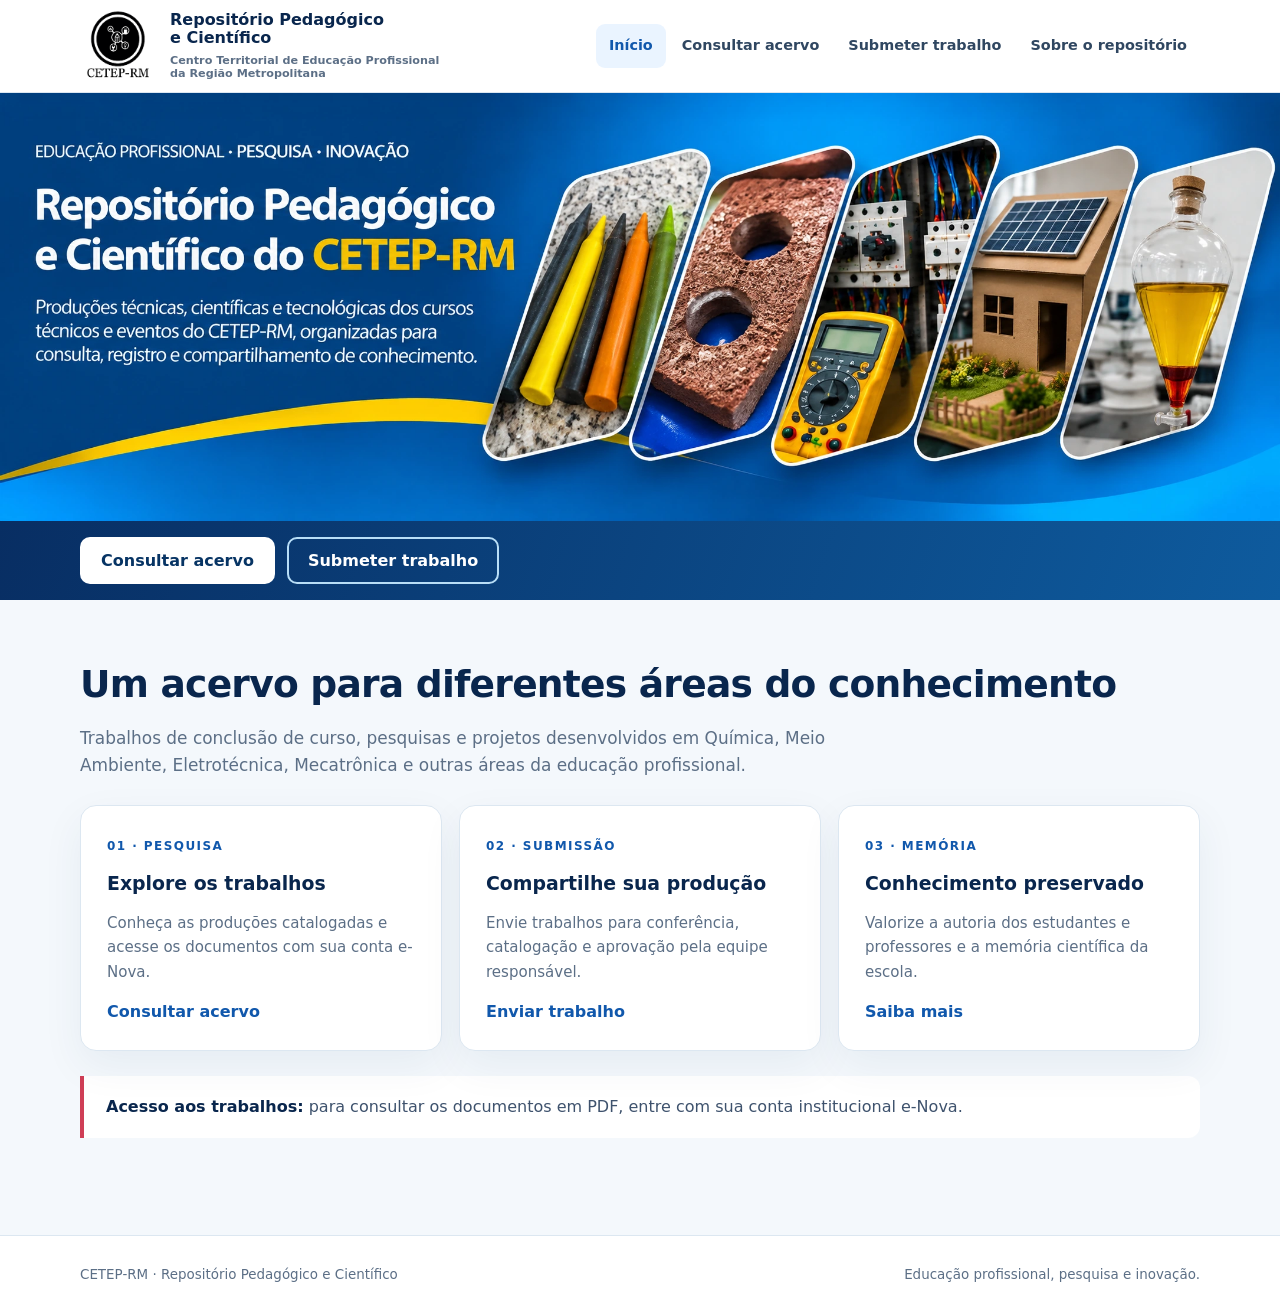
==== commit d2cc6d99: "Publish approved five-project CETEP-RM banner" ====
--- a/index.html
+++ b/index.html
@@ -10,7 +10,7 @@
 <a href="submeter.html">Submeter trabalho</a>
 <a href="sobre.html">Sobre o repositório</a>
 </nav></div></header><main id="conteudo"><section class="hero-banner" aria-labelledby="titulo-repositorio">
-<img class="hero-banner__image" src="assets/banner-repositorio-cetep-rm.webp" alt="Representação das áreas de Química, Eletrotécnica, Mecatrônica, Meio Ambiente e energias renováveis" width="2172" height="724" loading="eager" fetchpriority="high" decoding="async">
+<img class="hero-banner__image" src="assets/banner-cetep-rm-final.webp" alt="Representação das áreas de Química, Eletrotécnica, Mecatrônica, Meio Ambiente e energias renováveis" width="2170" height="725" loading="eager" fetchpriority="high" decoding="async">
 <div class="hero-banner__actions">
   <div class="container hero-banner__actions-inner">
     <div class="hero-banner__mobile-copy">
--- a/assets/style.css
+++ b/assets/style.css
@@ -192,3 +192,73 @@
 .catalog-card__abstract p{font-size:.83rem;line-height:1.55;color:var(--muted);margin:10px 0 0;white-space:normal;overflow-wrap:anywhere}
 .catalog-card__abstract[open]{margin-bottom:12px}
 @media(max-width:700px){.catalog-card__abstract p{font-size:.82rem}}
+
+
+/* Banner institucional aprovado: imagem panorâmica inteira, sem cortes. */
+.hero-banner{
+  width:100%;
+  margin:0;
+  padding:0;
+  overflow:visible;
+  background:#083567;
+  color:#fff;
+}
+.hero-banner__image{
+  display:block;
+  width:100%;
+  height:auto;
+  max-height:none;
+  object-fit:contain;
+  object-position:center;
+  border:0;
+}
+.hero-banner__actions{
+  background:linear-gradient(110deg,#082e63,#0e5b9e);
+  padding:16px 0;
+}
+.hero-banner__actions-inner{display:flex;align-items:center;gap:20px}
+.hero-banner__buttons{display:flex;flex-wrap:wrap;gap:12px}
+.hero-banner__buttons .button{min-height:43px;padding:9px 19px}
+.hero-banner__buttons .button--white{color:#073464;background:#fff}
+.hero-banner__buttons .button--outline{border-color:#b8def7;color:#fff;background:transparent}
+/* Mantém título textual para acessibilidade sem duplicar o texto da imagem. */
+.hero-banner__mobile-copy{
+  position:absolute;width:1px;height:1px;padding:0;margin:-1px;
+  overflow:hidden;clip:rect(0,0,0,0);white-space:nowrap;border:0;
+}
+
+/* Cabeçalho com o nome oficial da instituição em todas as páginas. */
+.header-inner{min-height:92px;gap:14px}
+.brand{gap:12px;min-width:0}
+.brand__logo{width:78px;height:78px;flex:0 0 78px;padding:0;border:0;border-radius:0;object-fit:contain}
+.brand__text{display:block;min-width:0}
+.brand__name{font-size:1.00rem;line-height:1.15}
+.brand__sub{font-size:.70rem;line-height:1.24;margin-top:6px;white-space:normal;font-weight:620}
+@media(max-width:850px){
+  .header-inner{min-height:86px}
+  .nav{z-index:25}
+}
+@media(max-width:650px){
+  .header-inner{min-height:75px;gap:9px}
+  .brand{gap:9px;flex:1;min-width:0}
+  .brand__logo{width:57px;height:57px;flex:0 0 57px}
+  .brand__name{font-size:.83rem}
+  .brand__sub{font-size:.60rem;line-height:1.22;margin-top:4px}
+  .menu-button{padding:8px 11px;font-size:.83rem;flex:0 0 auto}
+  .hero-banner__actions{padding:22px 0}
+  .hero-banner__actions-inner{display:block}
+  .hero-banner__mobile-copy{
+    position:static;width:auto;height:auto;margin:0 0 16px;padding:0;
+    overflow:visible;clip:auto;white-space:normal;border:0;
+  }
+  .hero-banner__mobile-copy h1{font-size:clamp(1.15rem,5.2vw,1.6rem);line-height:1.2;margin:0 0 7px;color:#fff}
+  .hero-banner__mobile-copy p{font-size:.88rem;line-height:1.5;color:#e6f3ff;margin:0}
+  .hero-banner__buttons{display:grid;grid-template-columns:1fr 1fr;gap:10px}
+  .hero-banner__buttons .button{width:100%;padding:9px 7px;font-size:.82rem;text-align:center}
+}
+@media(max-width:370px){
+  .brand__logo{width:49px;height:49px;flex-basis:49px}
+  .brand__name{font-size:.75rem}
+  .brand__sub{font-size:.54rem}
+  .menu-button{padding:7px 8px;font-size:.76rem}
+}
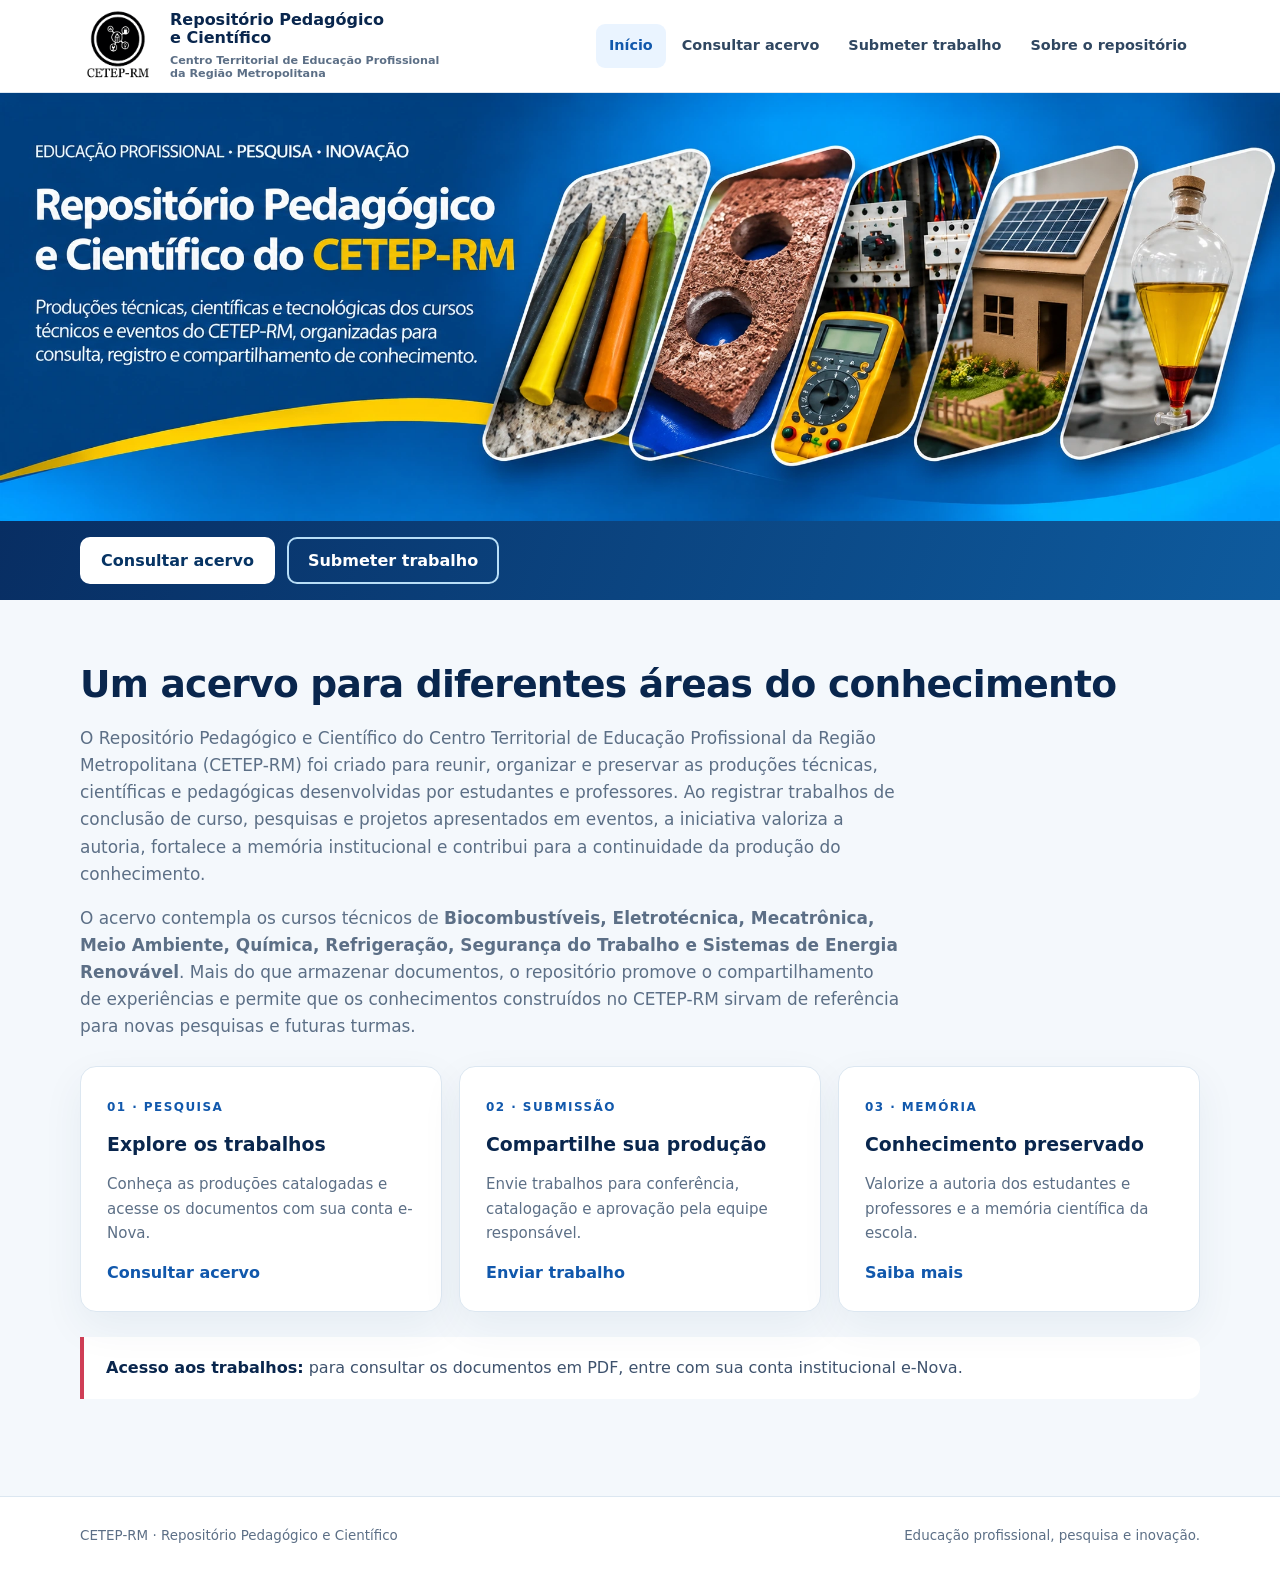
==== commit 253b3bcf: "Expand institutional repository introduction and acknowledge all eight CETEP-RM courses" ====
--- a/index.html
+++ b/index.html
@@ -1,4 +1,4 @@
-<!doctype html><html lang="pt-BR"><head><meta charset="utf-8"><meta name="viewport" content="width=device-width,initial-scale=1"><meta name="theme-color" content="#09264d"><meta name="description" content="Portal do acervo pedagógico e científico do CETEP-RM."><title>Início | Repositório CETEP-RM</title><link rel="stylesheet" href="assets/style.css?v=20261115-banner-final3"><link rel="icon" href="assets/logo-cetep-rm-original.png" type="image/png"></head><body><a class="skip-link" href="#conteudo">Ir ao conteúdo</a>
+<!doctype html><html lang="pt-BR"><head><meta charset="utf-8"><meta name="viewport" content="width=device-width,initial-scale=1"><meta name="theme-color" content="#09264d"><meta name="description" content="Portal do acervo pedagógico e científico do CETEP-RM."><title>Início | Repositório CETEP-RM</title><link rel="stylesheet" href="assets/style.css?v=20261116-hero-mobile-fix"><link rel="icon" href="assets/logo-cetep-rm-original.png" type="image/png"></head><body><a class="skip-link" href="#conteudo">Ir ao conteúdo</a>
 <header class="header"><div class="container header-inner">
 <a class="brand" href="index.html" aria-label="Repositório Pedagógico e Científico do CETEP-RM">
 <img class="brand__logo" src="assets/logo-cetep-rm-original.png" alt="Logo oficial do CETEP-RM" width="74" height="74">
@@ -24,5 +24,5 @@
   </div>
 </div>
 </section>
-<section class="section"><div class="container"><h2>Um acervo para diferentes áreas do conhecimento</h2><p class="lead">Trabalhos de conclusão de curso, pesquisas e projetos desenvolvidos em Química, Meio Ambiente, Eletrotécnica, Mecatrônica e outras áreas da educação profissional.</p><div class="cards"><article class="card"><span class="ordinal">01 · PESQUISA</span><h3>Explore os trabalhos</h3><p>Conheça as produções catalogadas e acesse os documentos com sua conta e-Nova.</p><a href="consultar.html">Consultar acervo</a></article><article class="card"><span class="ordinal">02 · SUBMISSÃO</span><h3>Compartilhe sua produção</h3><p>Envie trabalhos para conferência, catalogação e aprovação pela equipe responsável.</p><a href="submeter.html">Enviar trabalho</a></article><article class="card"><span class="ordinal">03 · MEMÓRIA</span><h3>Conhecimento preservado</h3><p>Valorize a autoria dos estudantes e professores e a memória científica da escola.</p><a href="sobre.html">Saiba mais</a></article></div><div class="notice"><strong>Acesso aos trabalhos:</strong> para consultar os documentos em PDF, entre com sua conta institucional e-Nova.</div></div></section></main><footer class="footer"><div class="container footer-inner"><span>CETEP-RM · Repositório Pedagógico e Científico</span><span>Educação profissional, pesquisa e inovação.</span></div></footer>
+<section class="section"><div class="container"><h2>Um acervo para diferentes áreas do conhecimento</h2><p class="lead">O Repositório Pedagógico e Científico do Centro Territorial de Educação Profissional da Região Metropolitana (CETEP-RM) foi criado para reunir, organizar e preservar as produções técnicas, científicas e pedagógicas desenvolvidas por estudantes e professores. Ao registrar trabalhos de conclusão de curso, pesquisas e projetos apresentados em eventos, a iniciativa valoriza a autoria, fortalece a memória institucional e contribui para a continuidade da produção do conhecimento.</p><p class="lead">O acervo contempla os cursos técnicos de <strong>Biocombustíveis, Eletrotécnica, Mecatrônica, Meio Ambiente, Química, Refrigeração, Segurança do Trabalho e Sistemas de Energia Renovável</strong>. Mais do que armazenar documentos, o repositório promove o compartilhamento de experiências e permite que os conhecimentos construídos no CETEP-RM sirvam de referência para novas pesquisas e futuras turmas.</p><div class="cards"><article class="card"><span class="ordinal">01 · PESQUISA</span><h3>Explore os trabalhos</h3><p>Conheça as produções catalogadas e acesse os documentos com sua conta e-Nova.</p><a href="consultar.html">Consultar acervo</a></article><article class="card"><span class="ordinal">02 · SUBMISSÃO</span><h3>Compartilhe sua produção</h3><p>Envie trabalhos para conferência, catalogação e aprovação pela equipe responsável.</p><a href="submeter.html">Enviar trabalho</a></article><article class="card"><span class="ordinal">03 · MEMÓRIA</span><h3>Conhecimento preservado</h3><p>Valorize a autoria dos estudantes e professores e a memória científica da escola.</p><a href="sobre.html">Saiba mais</a></article></div><div class="notice"><strong>Acesso aos trabalhos:</strong> para consultar os documentos em PDF, entre com sua conta institucional e-Nova.</div></div></section></main><footer class="footer"><div class="container footer-inner"><span>CETEP-RM · Repositório Pedagógico e Científico</span><span>Educação profissional, pesquisa e inovação.</span></div></footer>
 <script src="assets/config.js"></script><script src="assets/app.js"></script></body></html>
--- a/assets/style.css
+++ b/assets/style.css
@@ -245,14 +245,9 @@
   .brand__name{font-size:.83rem}
   .brand__sub{font-size:.60rem;line-height:1.22;margin-top:4px}
   .menu-button{padding:8px 11px;font-size:.83rem;flex:0 0 auto}
-  .hero-banner__actions{padding:22px 0}
+  .hero-banner__actions{padding:15px 0}
   .hero-banner__actions-inner{display:block}
-  .hero-banner__mobile-copy{
-    position:static;width:auto;height:auto;margin:0 0 16px;padding:0;
-    overflow:visible;clip:auto;white-space:normal;border:0;
-  }
-  .hero-banner__mobile-copy h1{font-size:clamp(1.15rem,5.2vw,1.6rem);line-height:1.2;margin:0 0 7px;color:#fff}
-  .hero-banner__mobile-copy p{font-size:.88rem;line-height:1.5;color:#e6f3ff;margin:0}
+  /* Título e descrição já estão dentro do banner: manter cópia apenas para leitores de tela. */
   .hero-banner__buttons{display:grid;grid-template-columns:1fr 1fr;gap:10px}
   .hero-banner__buttons .button{width:100%;padding:9px 7px;font-size:.82rem;text-align:center}
 }
